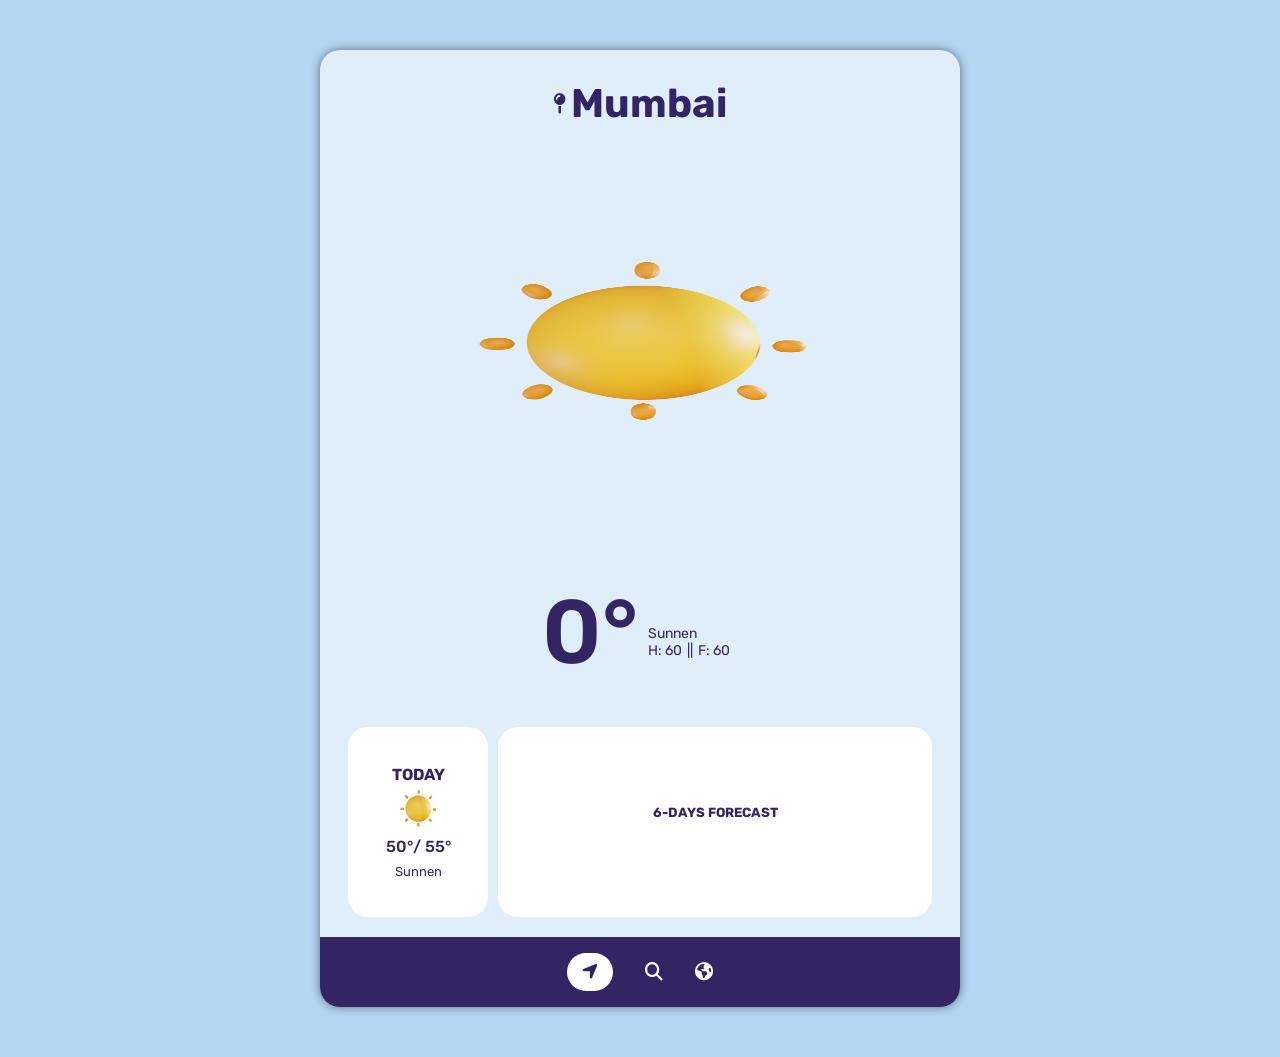
==== index.html @ 323e771a "Update index.html" ====
<!DOCTYPE html>
<html lang="en">
  <head>
    <meta charset="UTF-8" />
    <meta name="viewport" content="width=device-width, initial-scale=1.0" />
    <!-- links -->
    <link rel="icon" type="png" href="img/icon.png" />
    <link
      rel="stylesheet"
      href="https://cdnjs.cloudflare.com/ajax/libs/font-awesome/6.4.0/css/all.min.css"
    />
    <link rel="stylesheet" href="style.css" />
    <link rel="stylesheet" href="search.css" />
    <link rel="stylesheet" href="world.css" />
    <!-- Title -->
    <title>Weather App</title>
  </head>

  <body>
    <!-- main section -->
    <div id="screen">
      <!-- city name -->
      <div class="city-name">
          <i class="fa-solid fa-map-pin"></i>
          <h1 id="city-name">Mumbai</h1>
        </div>
        <!-- weather icon -->
        <div class="weather-icon-css">
          <img id="weather-icon" class="weather-icon" src="sun.png" />
        </div>
        <!-- weather details -->
        <div class="weather-description">
          <div class="show-metric" id="metric">0°</div>
          <div class="weather-details">
            <div class="weather-main" id="weather-main">Sunnen</div>
            <div class="h-f">
              <div class="show-humidity">H: <span id="humidity">60</span></div>
              ||
              <div class="show-humidity">
                F: <span id="feels-like">60</span>
              </div>
            </div>
          </div>
        </div>
        <!-- Today-forecast -->
        <div class="forcasts-box">
          <div class="today-forecast">
            <h4>TODAY</h4>
            <div class="weather-icon-today">
              <img class="weather-icons" src="sun.png" />
            </div>
            <div class="temp-today">
              <span id="temp-min-today">50°</span><span>/ </span
              ><span id="temp-max-today">55°</span>
            </div>
            <div class="weather-main-today" id="weather-main">Sunnen</div>
          </div>

          <!-- 5day Forecast -->
          <div class="future-forecast">
            <h5>6-DAYS FORECAST</h5>
            <div id="future-forecast-box"></div>
          </div>
        </div>
        <!-- nav section -->
        <nav>
          <ul>
            <li>
              <a class="active" href="index.html"
                ><i class="fa-solid fa-location-arrow"></i
              ></a>
            </li>
            <li>
              <a href="search.html"
                ><i class="fa-solid fa-magnifying-glass"></i
              ></a>
            </li>
            <li>
              <a href="world.html"><i class="fa-solid fa-earth-americas"></i></a>
            </li>
          </ul>
        </nav>
      </div>
      <!-- script -->
    <script src="./js/main.js?v=2"></script>
  </body>
  </html>
---- style.css ----
@import url("https://fonts.googleapis.com/css2?family=Rubik:ital,wght@0,300..900;1,300..900&display=swap");
* {
  padding: 0;
  margin: 0;
  box-sizing: border-box;
  list-style: none;
  font-family: "Rubik", sans-serif;
}
:root {
  --font-color-main: #332464;
  --white-color: #fff;
}
body {
  background-color: #B4D6F3;
}

#screen {
  background-color: #E0EEFA;
  width: 100%;
  height: 100%;
}
nav {
  width: 100%;
  display: flex;
  justify-content: center;
  align-items: center;
  height: 70px;
  background-color: var(--font-color-main);
}
nav ul {
  display: flex;
  gap: 2pc;
}
nav ul li a {
  color: var(--white-color);
  font-size: 18px;
}
.active {
  background-color: var(--white-color);
  color: var(--font-color-main);
  border-radius: 100px;
  padding: 8px 15px;
}
/*  */
.city-name {
  color: var(--font-color-main);
  display: flex;
  justify-content: center;
  align-items: center;
  padding-top: 30px;
  gap: 5px;
}
.city-name i {
  font-size: 20px;
}
.weather-icon-css {
  display: flex;
  justify-content: center;
  align-items: center;
  width: 100%;
  height: 350px;
  margin-top: 10px;
}

.weather-icon-css img {
  width: 80%;
  animation: float 3s ease-in-out infinite;
}

@keyframes float {
  0%, 100% { transform: translateY(0); }
  50% { transform: translateY(-10px); }
}
.weather-description {
  height: 150px;
  margin-top: 20px;
  display: flex;
  align-items: center;
  color: var(--font-color-main);
}
.show-metric {
  padding-left: 30px;
  font-size: 90px;
  font-weight: 550;
}
.weather-details {
  font-size: 14px;
  margin: 50px 20px 30px 10px;
  width: 100px;
  display: flex;
  flex-direction: column;
}
.weather-details .h-f {
  display: flex;
  gap: 5px;
}
.forcasts-box {
  display: flex;
  justify-content: center;
  align-items: center;
  padding: 20px 10px;
  color: var(--font-color-main);
}
.today-forecast {
  width: 110px;
  height: 190px;
  border-radius: 20px;
  display: flex;
  gap: 5px;
  flex-direction: column;
  justify-content: center;
  align-items: center;
  background-color: var(--white-color);
}
.weather-icon-today img {
  width: 40px;
}
.temp-today {
  font-weight: 500;
}
.weather-main-today {
  padding: 3px 0 0 0;
  font-size: 13px;
  text-align: center;
}
.future-forecast {
  width: 70%;
  height: 190px;
  display: flex;
  justify-content: center;
  align-items: center;
  flex-direction: column;
  margin-left: 10px;
  border-radius: 20px;
  background-color: var(--white-color);
}
#future-forecast-box {
  display: grid;
  grid-auto-flow: column;
  overflow-y: auto;
  gap: 10px;
  width: 95%;
  padding: 10px 12px;
  overscroll-behavior-x: contain;
}
.weather-forecast-box {
  width: 70px;
  height: 110px;
  border-radius: 15px;
  display: flex;
  text-align: center;
  flex-direction: column;
  justify-content: center;
  align-items: center;
  gap: 2px;
  flex-shrink: 0;
  align-items: center;
  border: 1px solid var(--font-color-main);
  transition: all 0.3s ease-in-out;
}
.weather-forecast-box:hover {
  transform: translateY(-5px);
}
.day-weather {
  font-size: 15px;
}
.weather-icon-forecast img {
  width: 30px;
}
.temp-weather {
  font-size: 12px;
}
.weather-main-forecast {
  font-size: 12px;
}

@media screen and (min-width: 430px) {
  #screen {
    max-width: 50%;
    min-width: 450px;
    height: 100%;
    margin: 50px auto;
    border-radius: 20px;
    box-shadow: 0 0 10px rgba(0, 0, 0, 0.494);
  }
  nav{
    border-radius: 0 0 20px 20px;
  }
  .city-name{
    margin-top: 20px;
  }
  .weather-icon-css {
    width: 100%;
    height: 350px;
    margin-top: 40px;
  }
  .weather-icon-css img {
    width: 25rem;
  }
  .weather-description {
   display: flex;
    align-items: center;
    justify-content: center;
    margin-top: 40px;
  }
  .today-forecast{
    width: 140px;
  }
  .forcasts-box{
    justify-content: center;
    align-items: center;
  }
  .future-forecast{
    display: flex;
    justify-content: center;
    align-items: center;
    flex-direction: column;
  }
  .future-forecast {
    width: 60%;
    min-width: 70%;
  }
  .weather-forecast-box{
    width: 100px;
    min-width: 80px;
    height: 120px;
    border-radius: 20px;
    gap: 2px;
    border: 1px solid var(--font-color-main);
  }
}
---- search.css ----
@import url("https://fonts.googleapis.com/css2?family=Rubik:ital,wght@0,300..900;1,300..900&display=swap");
* {
  padding: 0;
  margin: 0;
  box-sizing: border-box;
  list-style: none;
  font-family: "Rubik", sans-serif;
}
:root {
  --font-color-main: #332464;
  --white-color: #fff;
}
body {
  background-color: #B4D6F3;
}

#screen {
  background-color: #E0EEFA;
  width: 100%;
  height: 100vh;
  position: relative; 
}
nav {
  position: fixed;
  bottom: 0;
  left: 50%;
  transform: translateX(-50%);
  width: 100%;
  display: flex;
  justify-content: center;
  align-items: center;
  height: 70px;
  background-color: var(--font-color-main);
  z-index: 100;
}
nav ul {
  display: flex;
  gap: 2pc;
}
nav ul li a {
  color: var(--white-color);
  font-size: 18px;
}
.active {
  background-color: var(--white-color);
  color: var(--font-color-main);
  border-radius: 100px;
  padding: 8px 15px;
}
/*  */
h3 {
  color: var(--font-color-main);
  text-align: center;
  padding: 30px 0;
}
.search {
  width: 340px;
  height: 50px;
  margin-left: auto;
  margin-right: auto;
  border-radius: 40px;
  display: flex;
  justify-content: center;
  align-items: center;
  box-shadow: 1px 2px 2px var(--font-color-main);
  background-color: var(--white-color);
}
.search-icon {
  width: 18px;
  height: 50px;
  display: flex;
  border-radius: 20px;
  justify-content: center;
  align-items: center;
}
.search-icon i {
  font-size: 18px;
  color: var(--font-color-main);
}
.search input {
  width: 85%;
  padding: 10px;
  font-size: 15px;
  color: var(--font-color-main);
  border: none;
  outline: none;
}
.search input::placeholder {
  color: var(--font-color-main);
}
/*  */
.error-message {
  display: none;
}
.error-message p {
  width: 100%;
  height: 500px;
  display: flex;
  justify-content: center;
  align-items: center;
  color: var(--font-color-main);
  text-align: center;
  padding: 40px;
}
/*  */
.message {
  display: block;
}
.message p {
  width: 100%;
  height: 500px;
  display: flex;
  justify-content: center;
  align-items: center;
  color: var(--font-color-main);
  text-align: center;
  padding: 50px;
}
/*  */
.return {
  display: block;
}
.box {
  max-width: 400px;
  height: auto;
  display: grid;
  place-content: center;
  margin: 50px auto;
}
.weather-box {
  height: 200px;
  max-width: 350px;
  border-radius: 40px;
  margin-top: 10px;
  display: flex;
  justify-content: center;
  align-items: center;
  background-color: var(--font-color-main);
}
.name {
  padding-left: 40px;
  width: 220px;
  display: flex;
  flex-direction: column;
  gap: 5px;
  color: var(--white-color);
  height: auto;
}
.city-name {
  font-size: 20px;
}
.weather-temp {
  font-size: 60px;
}
.weather-icon {
  padding: 0 20px;
  width: 250px;
  height: 250px;
  display: flex;
  align-items: center;
  justify-content: center;
}
.weather-icon img {
  width: 100%;
}
/*  */
.weather-desc {
  display: flex;
  justify-content: center;
  column-gap: 10px;
}
.desc-box {
  width: 100px;
  display: grid;
  padding: 15px;
  gap: 5px;
  height: 110px;
  margin-top: 10px;
  border-radius: 20px;
  justify-content: start;
  align-items: center;
  color: var(--white-color);
  background-color: var(--font-color-main);
}

@media screen and (min-width: 430px) {
  #screen {
    max-width: 50%;
    min-width: 450px;
    height: 100%;
    margin: 50px auto;
    border-radius: 20px;
    box-shadow: 0 0 10px rgba(0, 0, 0, 0.494);
    margin-bottom: 120px; /* Add space for fixed nav */
  }
  nav {
    border-radius: 20px;
    border-radius: 0 0 20px 20px;
    width: 100%;
    bottom: 0;
    position: relative;
  }
  .box{
    max-width: 500px;
  }
  .weather-box {
    max-width: 400px;
    height: 200px;
  }
  .desc-box{
    width: 120px;
    height: 120px;
  } 
}
---- world.css ----
@import url("https://fonts.googleapis.com/css2?family=Rubik:ital,wght@0,300..900;1,300..900&display=swap");
* {
  padding: 0;
  margin: 0;
  box-sizing: border-box;
  list-style: none;
  font-family: "Rubik", sans-serif;
}
:root {
  --font-color-main: #332464;
  --white-color: #fff;
}
body {
  background-color: #B4D6F3;
}

#screen {
  background-color: #E0EEFA;
  width: 100%;
}
nav {
  width: 100%;
  display: flex;
  justify-content: center;
  align-items: center;
  height: 70px;
  background-color: var(--font-color-main);
}
nav ul {
  display: flex;
  gap: 2pc;
}
nav ul li a {
  color: var(--white-color);
  font-size: 18px;
}
.active {
  background-color: var(--white-color);
  color: var(--font-color-main);
  border-radius: 100px;
  padding: 8px 15px;
}

/* main section */
.section{
  display: flex;
  justify-content: space-between;
  align-items: center;
  padding: 10px 40px;
}
.date {
  text-align: left;
  font-weight: 500;
  font-size: 20px;
  padding: 30px 0;
  color: var(--font-color-main);
}
.button{
  font-size: 20px;
  color: var(--font-color-main);
}
/* section-box */
.section-box{
  width: auto;
  height: 100%;
  padding: 0 80px;
  display: flex;
  justify-content: center;
}
.add-section{
  min-width: 280px;
  height: 250px;
  top: -60rem;
  border-radius: 40px;
  border: 1px solid var(--white-color);
  position: absolute;
  transition: .4s ease-in;
  background-color: var(--font-color-main);
}
.add-section-title{
  text-align: center;
  color: var(--white-color);
  padding-top: 40px;
}
.search {
  margin-top: 20px;
  width: 80%;
  height: 35px;
  margin-left: auto;
  margin-right: auto;
  border-radius: 40px;
  display: flex;
  justify-content: center;
  align-items: center;
  box-shadow: 1px 2px 2px var(--font-color-main);
  background-color: var(--white-color);
}
.search-icon {
  width: 15px;
  height: 50px;
  display: flex;
  border-radius: 20px;
  justify-content: center;
  align-items: center;
}
.search-icon i {
  font-size: 18px;
  color: var(--font-color-main);
}
.search input {
  width: 80%;
  padding: 8px;
  font-size: 15px;
  color: var(--font-color-main);
  border: none;
  outline: none;
}
.search input::placeholder {
  color: var(--font-color-main);
}
.messages{
  color: var(--white-color);
  font-size: 15px;
  text-align: center;
  padding: 30px 0;
  font-weight: 500;
  margin-top: 10px;
}
.normal-message{
  display: block;
}
.error-message{
  display: none;
}
.added-message{
  display: none;
}
.city-box{
  gap: 10px;
}
.box {
  width: 100%;
  height: auto;
  display: flex;
  flex-wrap: wrap;
  justify-content: center;
  padding: 0 30px;
  gap: 10px;
  align-items: center;
  margin-bottom: 40px;
}
.weather-box {
  height: 180px;
  min-width: 280px;
  border-radius: 40px;
  margin-top: 10px;
  display: flex;
  justify-content: center;
  align-items: center;
  background-color: var(--font-color-main);
}
.name {
  padding-left: 40px;
  width: 220px;
  display: flex;
  flex-direction: column;
  gap: 5px;
  color: var(--white-color);
  height: auto;
}
.city-name {
  font-size: 20px;
}
.weather-temp {
  font-size: 60px;
}
.weather-icon {
  padding: 0 20px;
  width: 220px;
  height: 170px;
  display: flex;
  align-items: center;
  justify-content: center;
}
.weather-icon img {
  width: 100%;
}
@media screen and (min-width: 430px) {
  #screen {
    max-width: 50%;
    min-width: 450px;
    height: 100%;
    margin: 50px auto;
    border-radius: 20px;
    box-shadow: 0 0 10px rgba(0, 0, 0, 0.494);
  }
  nav{
    border-radius: 0 0 20px 20px;
  }
}
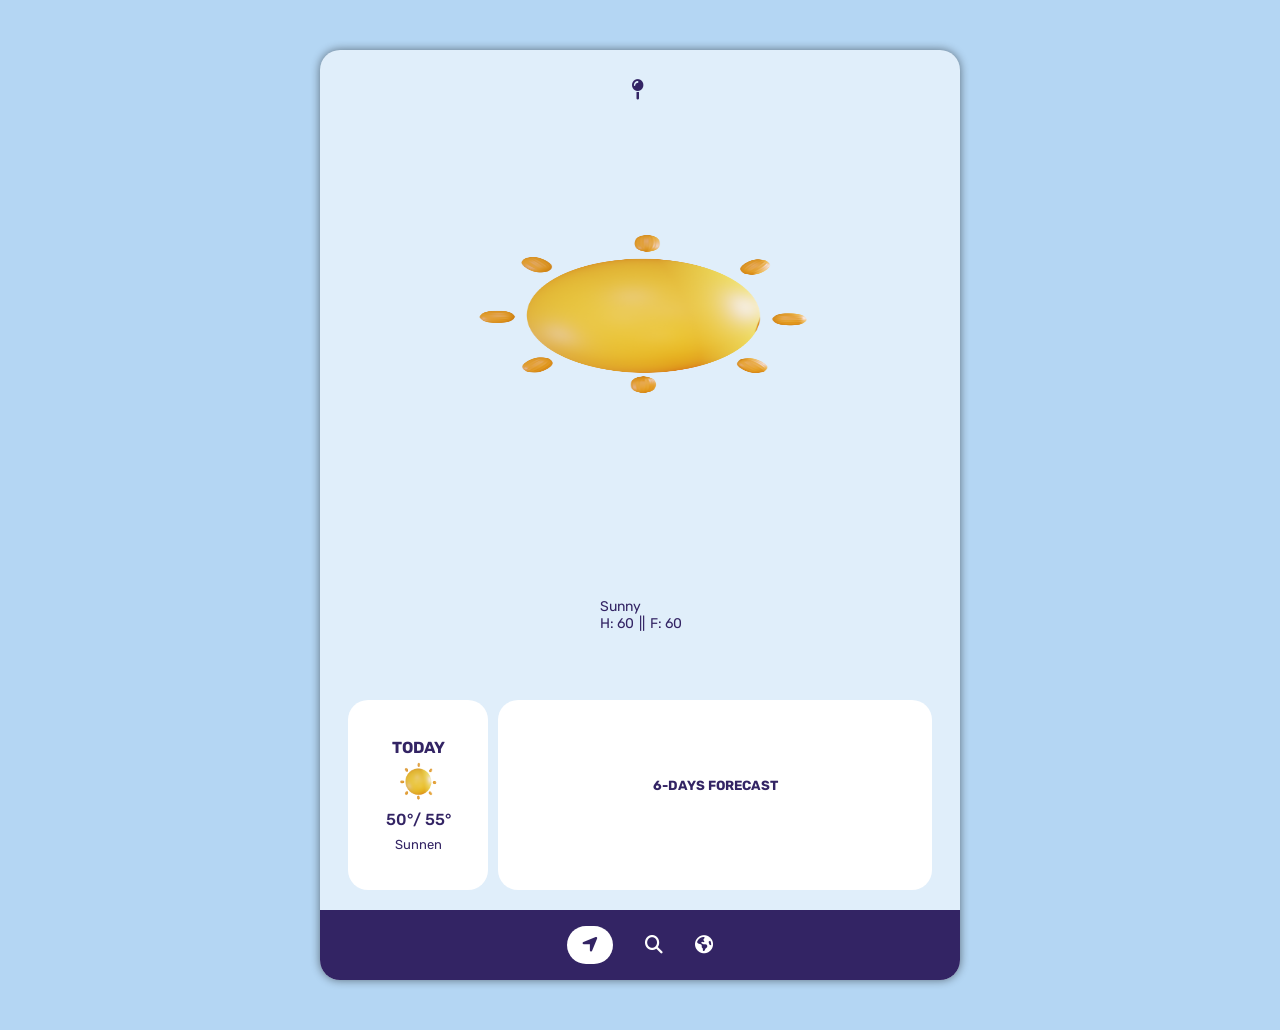
==== commit 2c04b96e: "Update index.html" ====
--- a/index.html
+++ b/index.html
@@ -22,7 +22,7 @@
       <!-- city name -->
       <div class="city-name">
           <i class="fa-solid fa-map-pin"></i>
-          <h1 id="city-name">Mumbai</h1>
+          <h1 id="city-name"></h1>
         </div>
         <!-- weather icon -->
         <div class="weather-icon-css">
@@ -30,9 +30,9 @@
         </div>
         <!-- weather details -->
         <div class="weather-description">
-          <div class="show-metric" id="metric">0°</div>
+          <div class="show-metric" id="metric"></div>
           <div class="weather-details">
-            <div class="weather-main" id="weather-main">Sunnen</div>
+            <div class="weather-main" id="weather-main">Sunny</div>
             <div class="h-f">
               <div class="show-humidity">H: <span id="humidity">60</span></div>
               ||
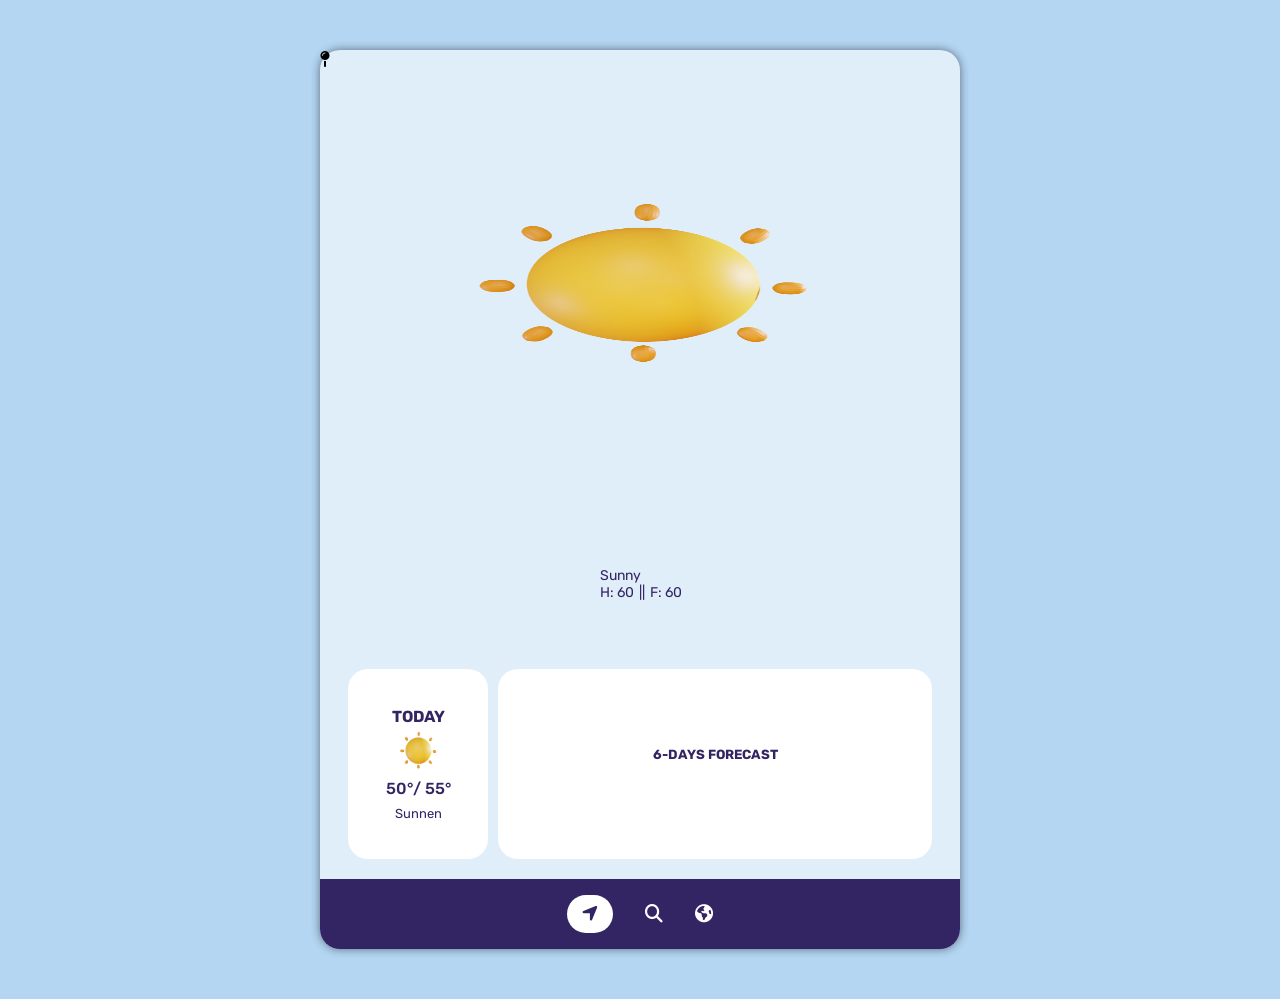
==== commit 88b9af46: "Update index.html" ====
--- a/index.html
+++ b/index.html
@@ -20,9 +20,9 @@
     <!-- main section -->
     <div id="screen">
       <!-- city name -->
-      <div class="city-name">
+      <div class=".city-name">
           <i class="fa-solid fa-map-pin"></i>
-          <h1 id="city-name"></h1>
+          <h1 id=" city-name"></h1>
         </div>
         <!-- weather icon -->
         <div class="weather-icon-css">
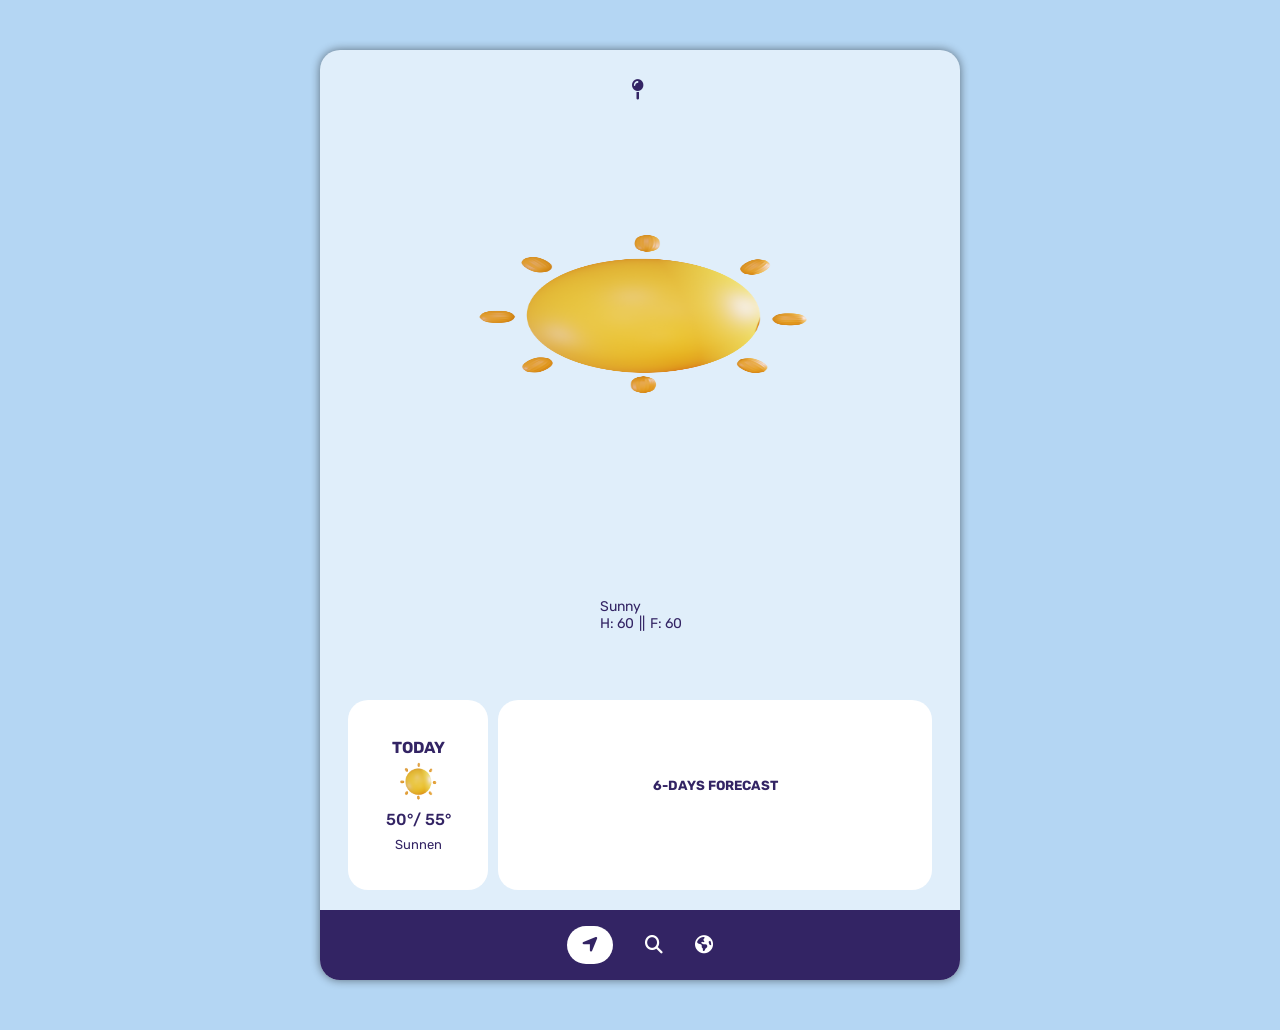
==== commit 2ee5891b: "Update index.htm" ====
--- a/index.html
+++ b/index.html
@@ -20,7 +20,7 @@
     <!-- main section -->
     <div id="screen">
       <!-- city name -->
-      <div class=".city-name">
+      <div class="city-name">
           <i class="fa-solid fa-map-pin"></i>
           <h1 id=" city-name"></h1>
         </div>
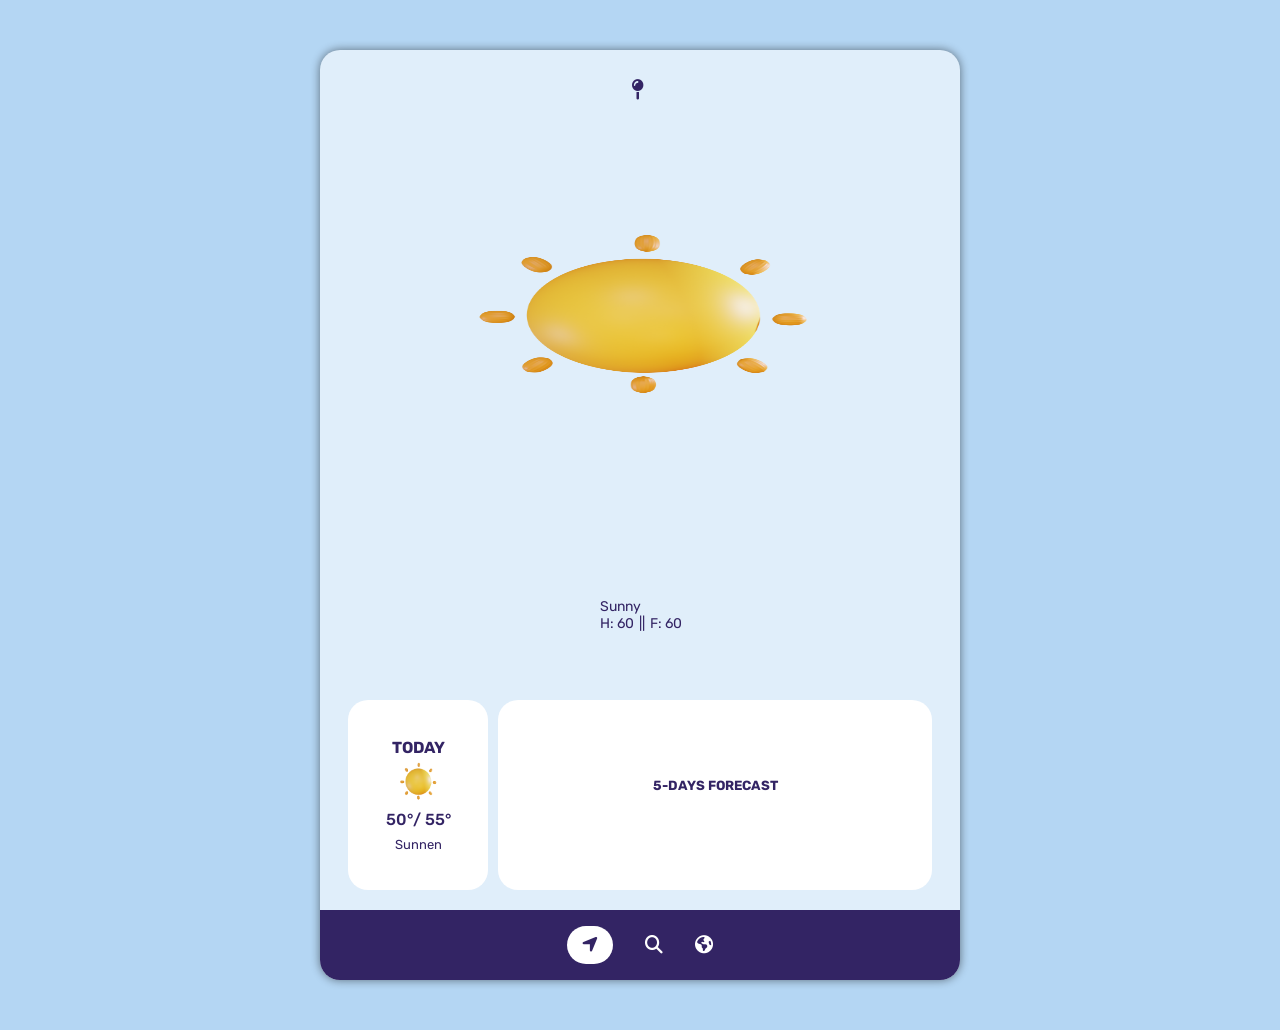
==== commit 23ab060b: "Update index.html" ====
--- a/index.html
+++ b/index.html
@@ -22,7 +22,7 @@
       <!-- city name -->
       <div class="city-name">
           <i class="fa-solid fa-map-pin"></i>
-          <h1 id=" city-name"></h1>
+          <h1 id="city-name"></h1>
         </div>
         <!-- weather icon -->
         <div class="weather-icon-css">
@@ -58,7 +58,7 @@
 
           <!-- 5day Forecast -->
           <div class="future-forecast">
-            <h5>6-DAYS FORECAST</h5>
+            <h5>5-DAYS FORECAST</h5>
             <div id="future-forecast-box"></div>
           </div>
         </div>
--- a/world.css
+++ b/world.css
@@ -197,4 +197,49 @@
   nav{
     border-radius: 0 0 20px 20px;
   }
-}+}
+.city-card {
+    background-color: var(--font-color-main);
+    border-radius: 20px;
+    padding: 15px;
+    width: 140px;
+    display: flex;
+    flex-direction: column;
+    align-items: center;
+    gap: 5px;
+    color: var(--white-color);
+}
+
+.city-card h3 {
+    font-size: 16px;
+    font-weight: 600;
+    text-align: center;
+}
+
+.city-card img {
+    width: 60px;
+    height: 60px;
+    object-fit: contain;
+}
+
+.city-card .temp {
+    font-size: 22px;
+    font-weight: 700;
+}
+
+.city-card .desc {
+    font-size: 13px;
+}
+
+.city-card .details {
+    font-size: 11px;
+    opacity: 0.8;
+}
+
+.city-box {
+    display: flex;
+    flex-wrap: wrap;
+    gap: 15px;
+    justify-content: center;
+    padding: 20px;
+}
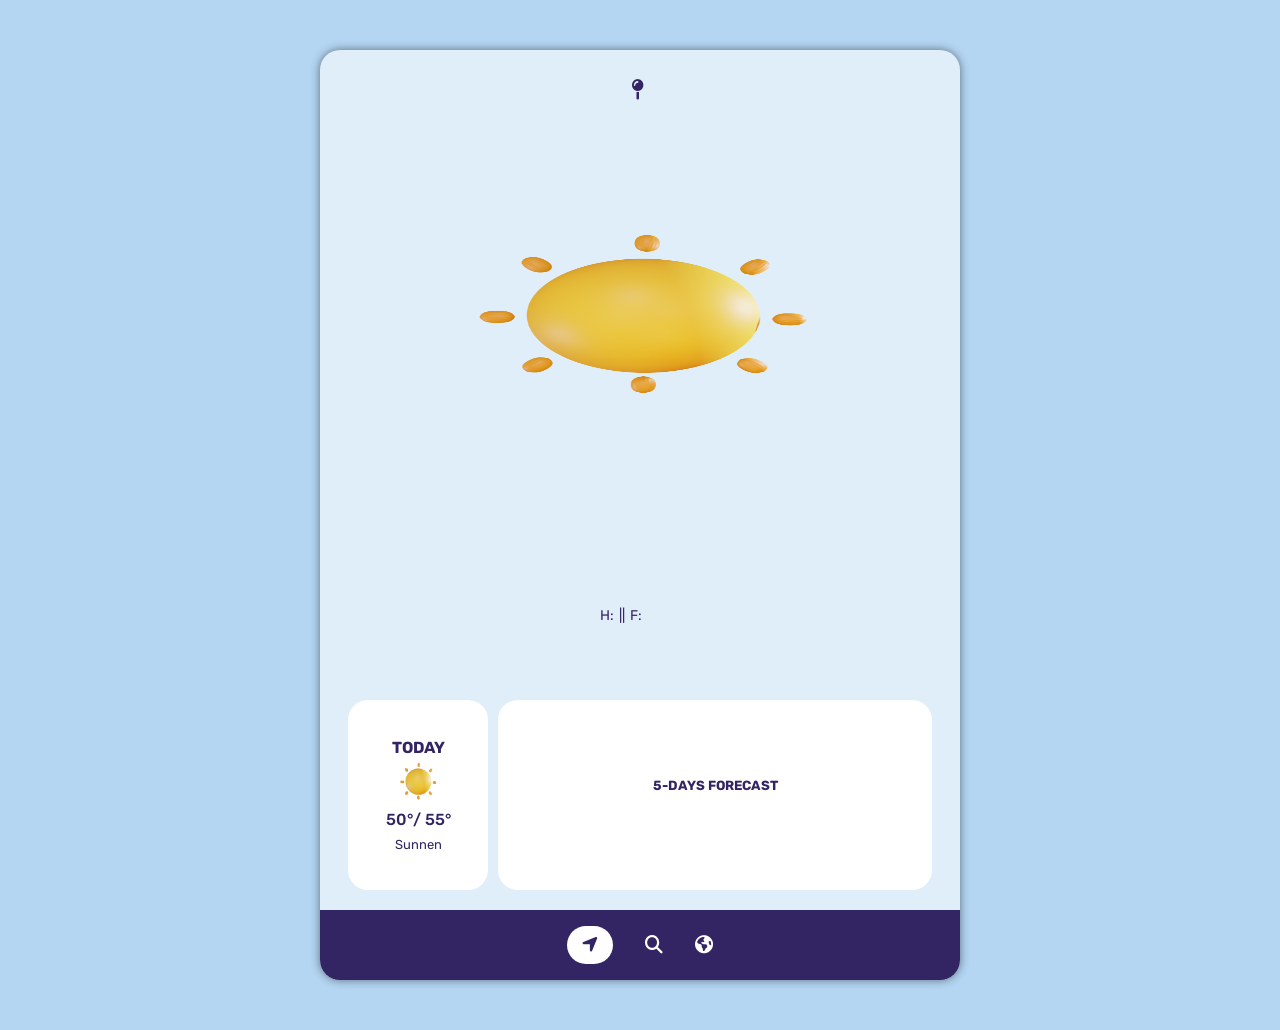
==== commit 5ead6d03: "Update index.html" ====
--- a/index.html
+++ b/index.html
@@ -32,12 +32,12 @@
         <div class="weather-description">
           <div class="show-metric" id="metric"></div>
           <div class="weather-details">
-            <div class="weather-main" id="weather-main">Sunny</div>
+            <div class="weather-main" id="weather-main"></div>
             <div class="h-f">
-              <div class="show-humidity">H: <span id="humidity">60</span></div>
+              <div class="show-humidity">H: <span id="humidity"></span></div>
               ||
               <div class="show-humidity">
-                F: <span id="feels-like">60</span>
+                F: <span id="feels-like"></span>
               </div>
             </div>
           </div>
--- a/search.css
+++ b/search.css
@@ -54,8 +54,8 @@
   padding: 30px 0;
 }
 .search {
-  width: 340px;
-  height: 50px;
+  width: 34px;
+  height:50px;
   margin-left: auto;
   margin-right: auto;
   border-radius: 40px;
--- a/world.css
+++ b/world.css
@@ -67,15 +67,11 @@
   display: flex;
   justify-content: center;
 }
-.add-section{
-  min-width: 280px;
-  height: 250px;
-  top: -60rem;
-  border-radius: 40px;
-  border: 1px solid var(--white-color);
-  position: absolute;
-  transition: .4s ease-in;
-  background-color: var(--font-color-main);
+.add-section {
+    display: none;
+    width: 100%;
+    padding: 10px;
+    background-color: var(--white-color);
 }
 .add-section-title{
   text-align: center;
@@ -105,7 +101,7 @@
 }
 .search-icon i {
   font-size: 18px;
-  color: var(--font-color-main);
+  color: #332464;
 }
 .search input {
   width: 80%;
@@ -116,7 +112,7 @@
   outline: none;
 }
 .search input::placeholder {
-  color: var(--font-color-main);
+  color: #332464;
 }
 .messages{
   color: var(--white-color);
@@ -243,3 +239,21 @@
     justify-content: center;
     padding: 20px;
 }
+/*#add-section {
+    max-height: 0;
+    overflow: hidden;
+    opacity: 0;
+    transition: all 0.4s ease;
+    width: 100%;
+}*/
+
+.add-section {
+    display: none;
+    width: 100%;
+    padding: 10px;
+    background-color: var(--white-color);
+}
+
+.add-section.active {
+    display: block;
+}
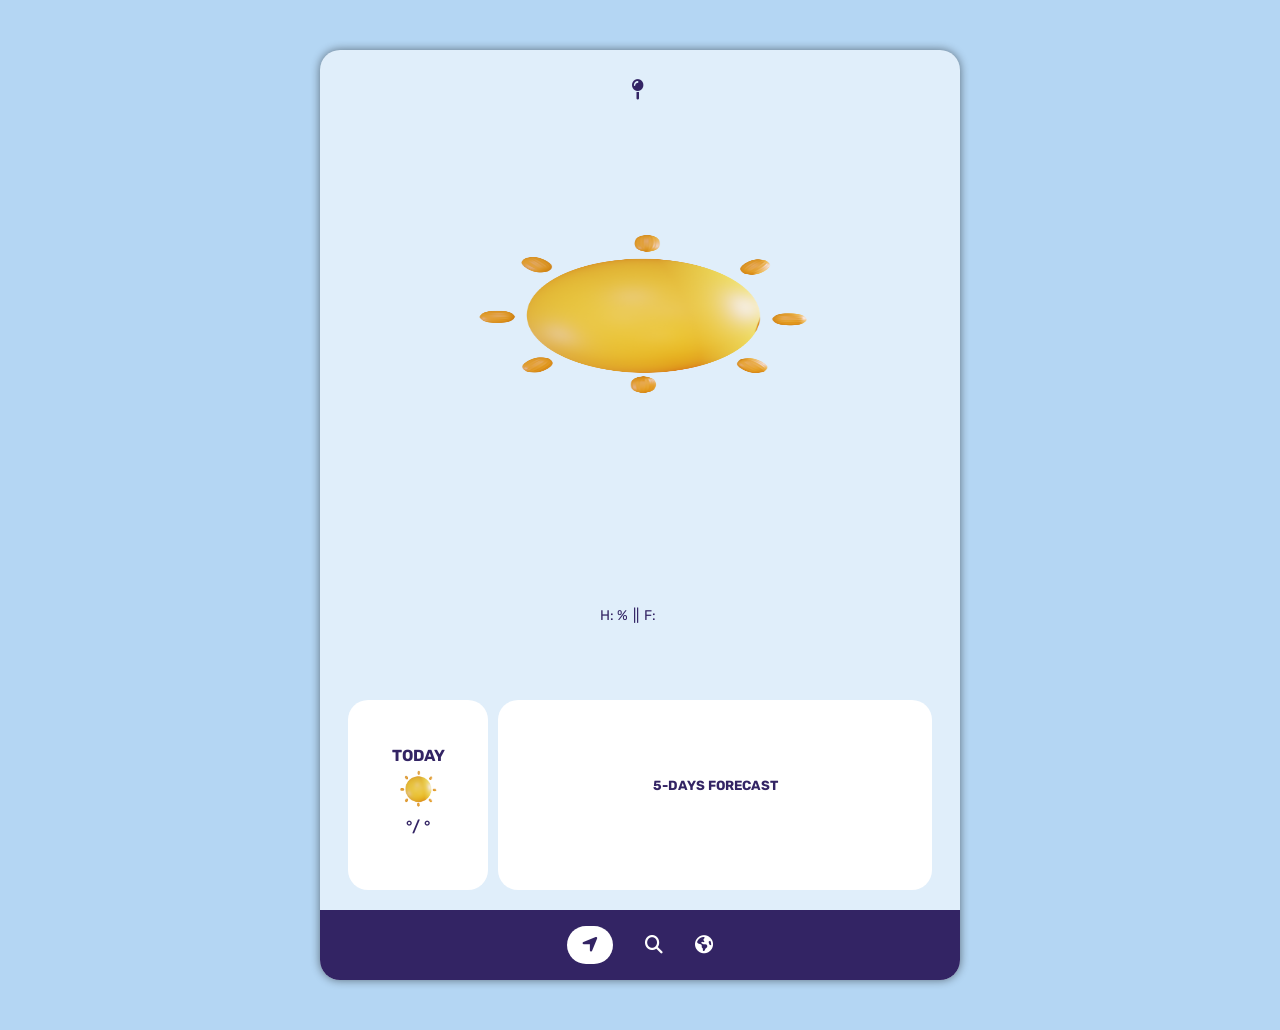
==== commit ea9a2651: "Update index.html" ====
--- a/index.html
+++ b/index.html
@@ -34,7 +34,7 @@
           <div class="weather-details">
             <div class="weather-main" id="weather-main"></div>
             <div class="h-f">
-              <div class="show-humidity">H: <span id="humidity"></span></div>
+              <div class="show-humidity">H: <span id="humidity">%</span></div>
               ||
               <div class="show-humidity">
                 F: <span id="feels-like"></span>
@@ -50,10 +50,10 @@
               <img class="weather-icons" src="sun.png" />
             </div>
             <div class="temp-today">
-              <span id="temp-min-today">50°</span><span>/ </span
-              ><span id="temp-max-today">55°</span>
+              <span id="temp-min-today">°</span><span>/ </span
+              ><span id="temp-max-today">°</span>
             </div>
-            <div class="weather-main-today" id="weather-main">Sunnen</div>
+            <div class="weather-main-today" id="weather-main"></div>
           </div>
 
           <!-- 5day Forecast -->
--- a/search.css
+++ b/search.css
@@ -54,7 +54,7 @@
   padding: 30px 0;
 }
 .search {
-  width: 34px;
+  width: 340px;
   height:50px;
   margin-left: auto;
   margin-right: auto;
@@ -108,7 +108,7 @@
 }
 .message p {
   width: 100%;
-  height: 500px;
+  height: 50px;
   display: flex;
   justify-content: center;
   align-items: center;
